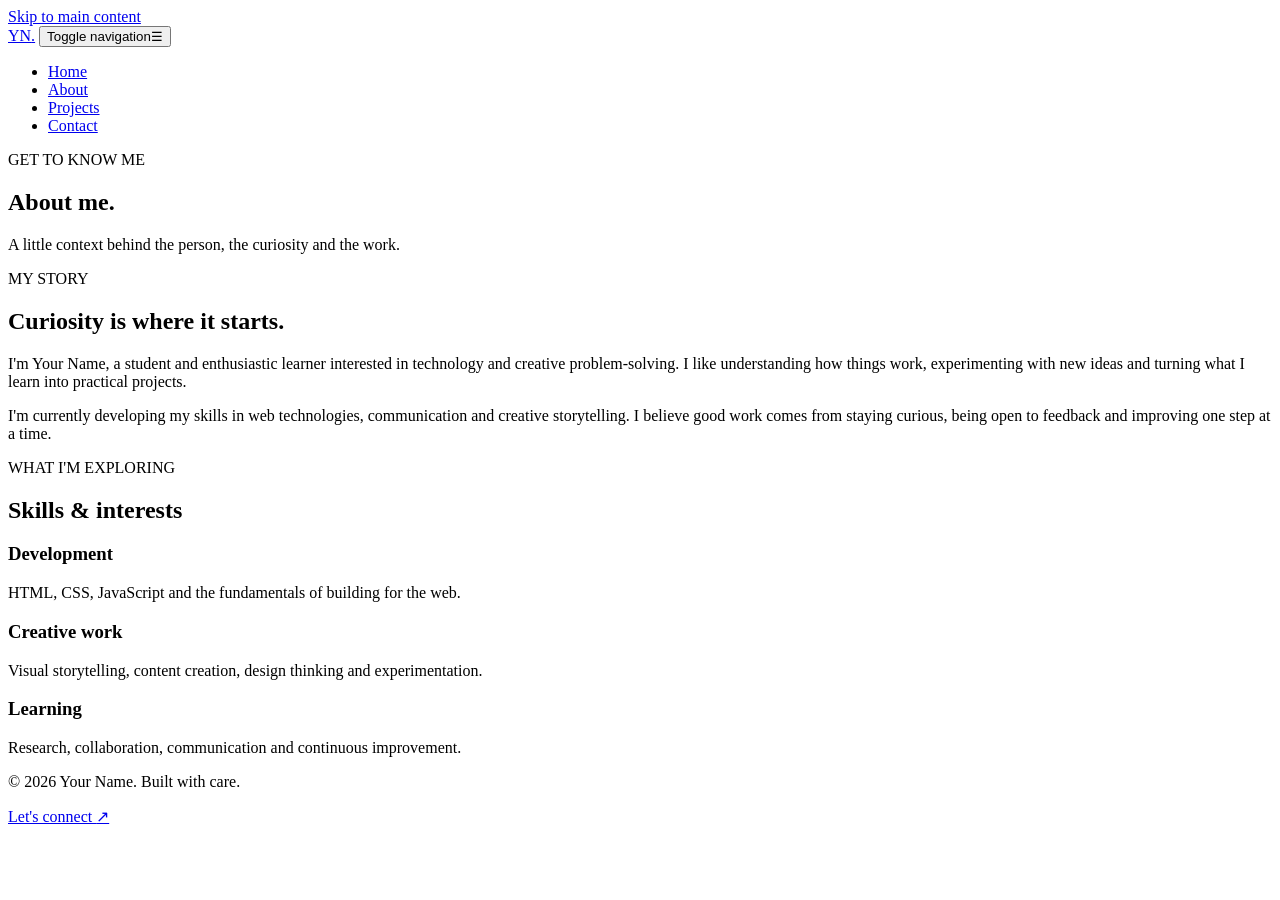
==== about.html @ 0c7b0f53 "Add files via upload" ====
<!doctype html>
<html lang="en">
<head>
  <meta charset="utf-8"><meta name="viewport" content="width=device-width, initial-scale=1">
  <meta name="description" content="Learn more about Your Name, interests, skills and approach to learning and creating.">
  <meta name="theme-color" content="#101827"><title>About | Your Name</title>
  <link rel="stylesheet" href="css/style.css"><script src="js/main.js" defer></script>
</head>
<body>
  <a class="skip-link" href="#main-content">Skip to main content</a>
  <header class="site-header"><div class="container header-inner">
    <a class="brand" href="index.html" aria-label="Your Name home">YN<span>.</span></a>
    <button class="menu-toggle" type="button" aria-expanded="false" aria-controls="primary-navigation"><span class="sr-only">Toggle navigation</span><span aria-hidden="true">☰</span></button>
    <nav id="primary-navigation" class="primary-nav" aria-label="Primary navigation"><ul>
      <li><a href="index.html">Home</a></li><li><a href="about.html" aria-current="page">About</a></li><li><a href="projects.html">Projects</a></li><li><a href="contact.html">Contact</a></li>
    </ul></nav>
  </div></header>
  <main id="main-content">
    <section class="page-hero container"><p class="eyebrow">GET TO KNOW ME</p><h1>About <span class="accent">me.</span></h1><p class="hero-lead">A little context behind the person, the curiosity and the work.</p></section>
    <section class="section container content-layout">
      <div><p class="eyebrow">MY STORY</p><h2>Curiosity is where it starts.</h2></div>
      <div class="prose"><p>I'm Your Name, a student and enthusiastic learner interested in technology and creative problem-solving. I like understanding how things work, experimenting with new ideas and turning what I learn into practical projects.</p><p>I'm currently developing my skills in web technologies, communication and creative storytelling. I believe good work comes from staying curious, being open to feedback and improving one step at a time.</p></div>
    </section>
    <section class="section section-muted"><div class="container">
      <p class="eyebrow">WHAT I'M EXPLORING</p><h2>Skills & interests</h2>
      <div class="skill-grid">
        <article class="skill-card"><h3>Development</h3><p>HTML, CSS, JavaScript and the fundamentals of building for the web.</p></article>
        <article class="skill-card"><h3>Creative work</h3><p>Visual storytelling, content creation, design thinking and experimentation.</p></article>
        <article class="skill-card"><h3>Learning</h3><p>Research, collaboration, communication and continuous improvement.</p></article>
      </div>
    </div></section>
  </main>
  <footer class="site-footer"><div class="container footer-inner"><p>© <span class="year">2026</span> Your Name. Built with care.</p><a href="contact.html">Let's connect <span aria-hidden="true">↗</span></a></div></footer>
</body></html>
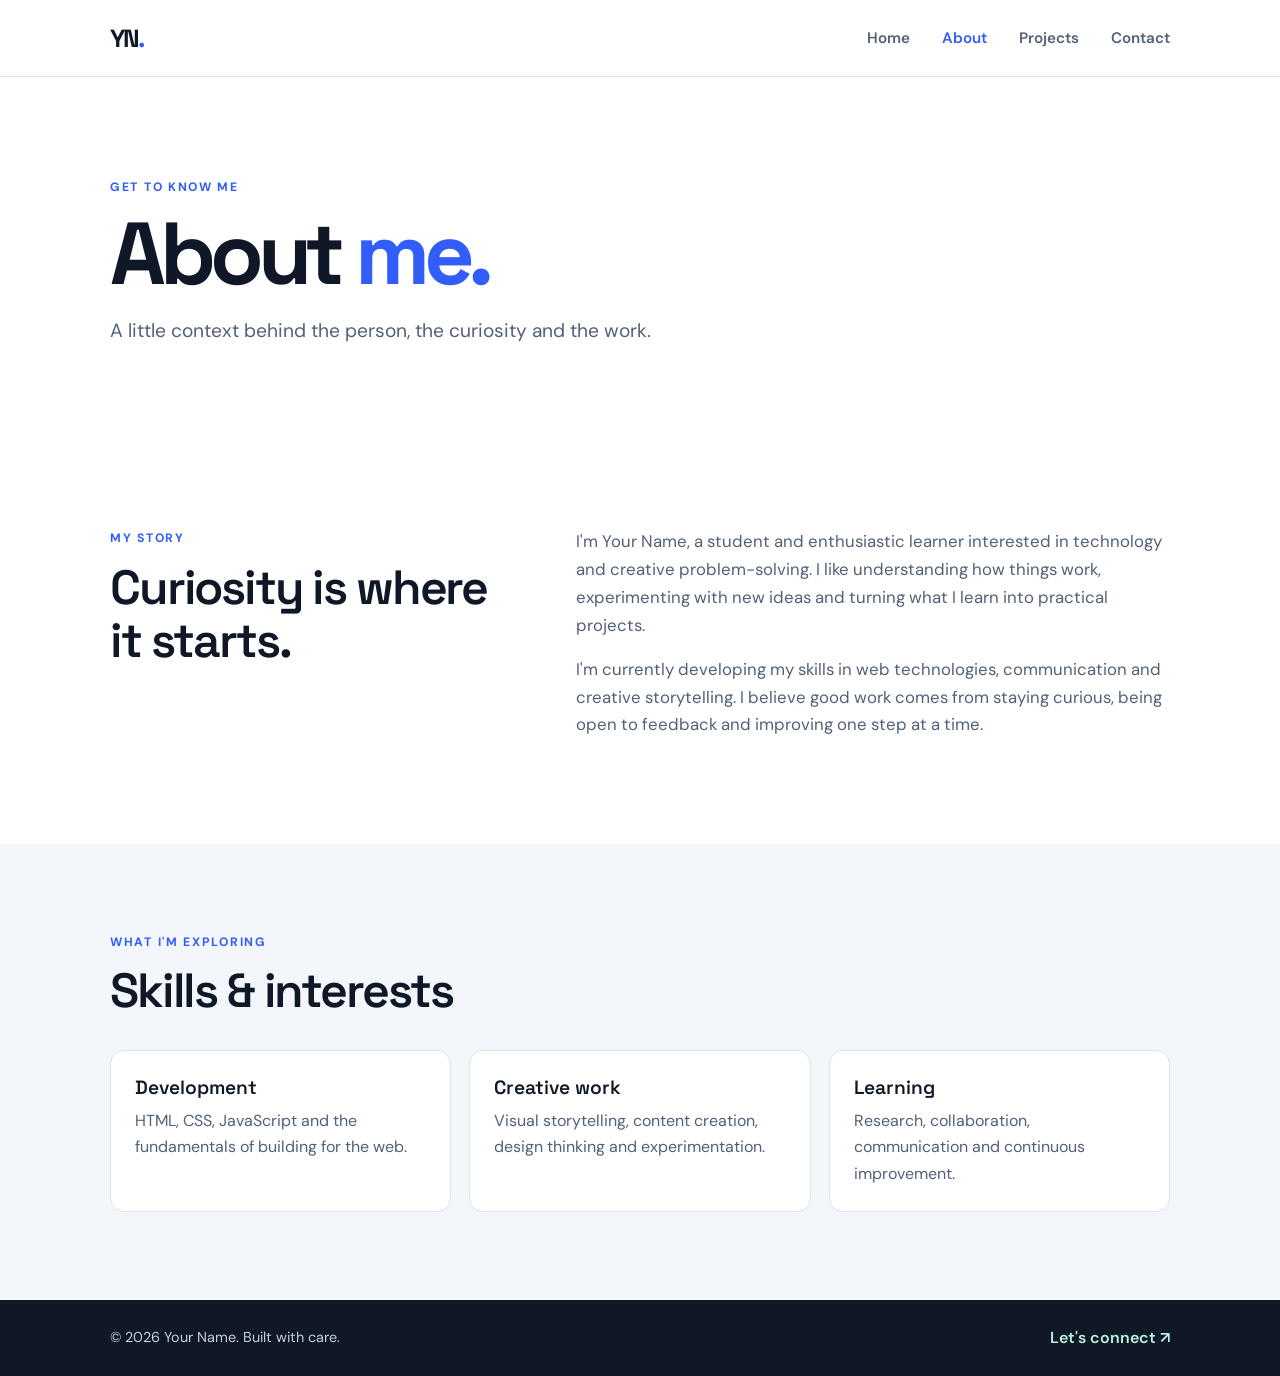
==== commit 03987d5c: "Fix GitHub Pages asset paths" ====
--- a/about.html
+++ b/about.html
@@ -4,7 +4,7 @@
   <meta charset="utf-8"><meta name="viewport" content="width=device-width, initial-scale=1">
   <meta name="description" content="Learn more about Your Name, interests, skills and approach to learning and creating.">
   <meta name="theme-color" content="#101827"><title>About | Your Name</title>
-  <link rel="stylesheet" href="css/style.css"><script src="js/main.js" defer></script>
+  <link rel="stylesheet" href="style.css"><script src="main.js" defer></script>
 </head>
 <body>
   <a class="skip-link" href="#main-content">Skip to main content</a>
--- a/style.css
+++ b/style.css
@@ -0,0 +1,10 @@
+@import url('https://fonts.googleapis.com/css2?family=DM+Sans:wght@400;500;600;700&family=Space+Grotesk:wght@500;600;700&display=swap');
+:root{--ink:#101827;--muted:#526078;--paper:#fff;--soft:#f3f6fb;--line:#dce3ed;--accent:#315efb;--accent-dark:#2146cb;--mint:#b9f2dc;--radius:18px}
+*{box-sizing:border-box}html{scroll-behavior:smooth}body{margin:0;background:var(--paper);color:var(--ink);font-family:'DM Sans',Arial,sans-serif;line-height:1.65}a{color:inherit}a:focus-visible,button:focus-visible,input:focus-visible,textarea:focus-visible{outline:3px solid #f2a900;outline-offset:3px}.container{width:min(1060px,calc(100% - 40px));margin-inline:auto}.narrow{max-width:760px}.sr-only{position:absolute;width:1px;height:1px;padding:0;margin:-1px;overflow:hidden;clip:rect(0,0,0,0);white-space:nowrap;border:0}.skip-link{position:absolute;top:-60px;left:16px;background:var(--ink);color:#fff;padding:10px 16px;border-radius:8px;z-index:20}.skip-link:focus{top:12px}
+.site-header{position:sticky;top:0;z-index:10;background:rgba(255,255,255,.96);border-bottom:1px solid var(--line);backdrop-filter:blur(12px)}.header-inner{min-height:76px;display:flex;align-items:center;justify-content:space-between}.brand{font:700 1.55rem 'Space Grotesk',sans-serif;text-decoration:none;letter-spacing:-2px}.brand span,.accent{color:var(--accent)}.primary-nav ul{display:flex;gap:32px;list-style:none;margin:0;padding:0}.primary-nav a{text-decoration:none;color:var(--muted);font-weight:600;font-size:.95rem}.primary-nav a:hover,.primary-nav a[aria-current=page]{color:var(--accent)}.menu-toggle{display:none;background:none;border:1px solid var(--line);border-radius:9px;padding:7px 11px;font-size:1.2rem;color:var(--ink)}
+.hero{min-height:590px;display:grid;grid-template-columns:1.05fr .95fr;align-items:center;gap:50px;padding-block:80px}.eyebrow,.tag{font-size:.76rem;font-weight:700;letter-spacing:.14em;color:var(--accent);margin:0 0 12px}.hero h1,.page-hero h1{font:700 clamp(3.4rem,8vw,6.6rem)/1.02 'Space Grotesk',sans-serif;letter-spacing:-.07em;margin:0 0 22px}.hero-lead{font-size:1.2rem;max-width:570px;color:var(--muted);margin:0 0 30px}.button-row{display:flex;gap:12px;flex-wrap:wrap}.button{display:inline-flex;align-items:center;justify-content:center;gap:8px;background:var(--accent);color:#fff;text-decoration:none;border:2px solid var(--accent);border-radius:10px;padding:12px 19px;font:700 .95rem 'DM Sans',sans-serif;cursor:pointer}.button:hover{background:var(--accent-dark);border-color:var(--accent-dark)}.button-outline{background:transparent;color:var(--ink);border-color:var(--line)}.button-outline:hover{background:var(--soft);border-color:var(--ink);color:var(--ink)}
+.hero-art{height:390px;position:relative;display:grid;place-items:center}.art-circle{width:310px;height:310px;border-radius:50%;background:var(--mint);position:absolute;right:10%;top:8%}.art-card{position:relative;background:var(--ink);color:white;border-radius:22px;padding:34px;width:min(310px,90%);min-height:250px;display:flex;flex-direction:column;justify-content:space-between;transform:rotate(-5deg);box-shadow:0 24px 60px #10182730}.art-card span,.art-card small{font-size:.7rem;letter-spacing:.16em;color:var(--mint);font-weight:700}.art-card strong{font:600 2.2rem/1.12 'Space Grotesk',sans-serif}
+.section{padding-block:88px}.section-muted{background:var(--soft)}h2{font:600 clamp(2rem,4vw,3rem)/1.12 'Space Grotesk',sans-serif;letter-spacing:-.045em;margin:0 0 18px}.narrow>p:not(.eyebrow){color:var(--muted);font-size:1.1rem}.text-link{display:inline-block;color:var(--accent);font-weight:700;text-decoration:none;margin-top:14px}.text-link:hover{text-decoration:underline}.section-heading{display:flex;align-items:end;justify-content:space-between;gap:24px;margin-bottom:30px}.section-heading .text-link{margin-bottom:22px}.project-grid{display:grid;grid-template-columns:repeat(3,1fr);gap:22px}.project-card{border:1px solid var(--line);border-radius:var(--radius);overflow:hidden;background:white}.project-visual{height:190px;display:flex;align-items:center;justify-content:center;font:700 4rem 'Space Grotesk',sans-serif;color:#10182735}.visual-one{background:linear-gradient(135deg,#c7d6ff,#e6ebff)}.visual-two{background:linear-gradient(135deg,#b9f2dc,#e5fff4)}.visual-three{background:linear-gradient(135deg,#ffe1b8,#fff2df)}.project-body{padding:22px}.project-body h3,.project-body h2{font:600 1.35rem 'Space Grotesk',sans-serif;margin:0 0 8px;letter-spacing:-.02em}.project-body p:not(.tag){color:var(--muted);margin:0}.tag{font-size:.68rem;margin-bottom:8px}.page-hero{padding-block:100px 64px}.page-hero h1{font-size:clamp(3.2rem,7vw,5.5rem);margin-bottom:16px}.page-hero .hero-lead{max-width:680px}
+.content-layout{display:grid;grid-template-columns:.8fr 1.2fr;gap:70px}.prose{color:var(--muted);font-size:1.05rem}.prose p:first-child{margin-top:0}.skill-grid{display:grid;grid-template-columns:repeat(3,1fr);gap:18px;margin-top:32px}.skill-card{padding:24px;background:#fff;border:1px solid var(--line);border-radius:14px}.skill-card h3{font:600 1.2rem 'Space Grotesk',sans-serif;margin:0 0 8px}.skill-card p{margin:0;color:var(--muted)}.project-grid-large{grid-template-columns:repeat(2,1fr)}.project-grid-large .project-visual{height:230px}.project-note{font-size:.9rem;margin-top:12px!important}.contact-layout{display:grid;grid-template-columns:.85fr 1.15fr;gap:70px}.contact-form{padding:30px;border:1px solid var(--line);border-radius:var(--radius);box-shadow:0 12px 35px #1018270a}.form-field{margin-bottom:18px}.form-field label{display:block;font-weight:700;margin-bottom:7px}.form-field input,.form-field textarea{display:block;width:100%;font:inherit;color:var(--ink);background:#fff;border:1px solid #aeb9c9;border-radius:8px;padding:12px}.form-field textarea{resize:vertical}.form-field input:focus,.form-field textarea:focus{border-color:var(--accent)}.form-hint,.form-status{font-size:.88rem;color:var(--muted)}.form-status:empty{display:none}.site-footer{background:var(--ink);color:#fff;padding-block:25px}.footer-inner{display:flex;align-items:center;justify-content:space-between;gap:20px}.footer-inner p{margin:0;color:#c5cede;font-size:.9rem}.footer-inner a{color:var(--mint);font-weight:600;text-decoration:none}.footer-inner a:hover{text-decoration:underline}
+@media(max-width:760px){.menu-toggle{display:block}.primary-nav{display:none;position:absolute;top:75px;left:0;right:0;background:#fff;border-bottom:1px solid var(--line);padding:12px 20px 20px}.primary-nav.is-open{display:block}.primary-nav ul{flex-direction:column;gap:0}.primary-nav a{display:block;padding:11px 0}.hero{grid-template-columns:1fr;gap:15px;padding-block:65px}.hero-art{height:300px}.art-circle{width:250px;height:250px}.section{padding-block:65px}.project-grid,.skill-grid,.project-grid-large{grid-template-columns:1fr}.section-heading{align-items:start;flex-direction:column;gap:0}.section-heading .text-link{margin-top:0}.page-hero{padding-block:70px 35px}.content-layout,.contact-layout{grid-template-columns:1fr;gap:25px}.footer-inner{align-items:flex-start;flex-direction:column}.project-grid-large .project-visual{height:190px}}
+@media(prefers-reduced-motion:reduce){html{scroll-behavior:auto}*,*::before,*::after{animation-duration:.01ms!important;animation-iteration-count:1!important;transition-duration:.01ms!important}}
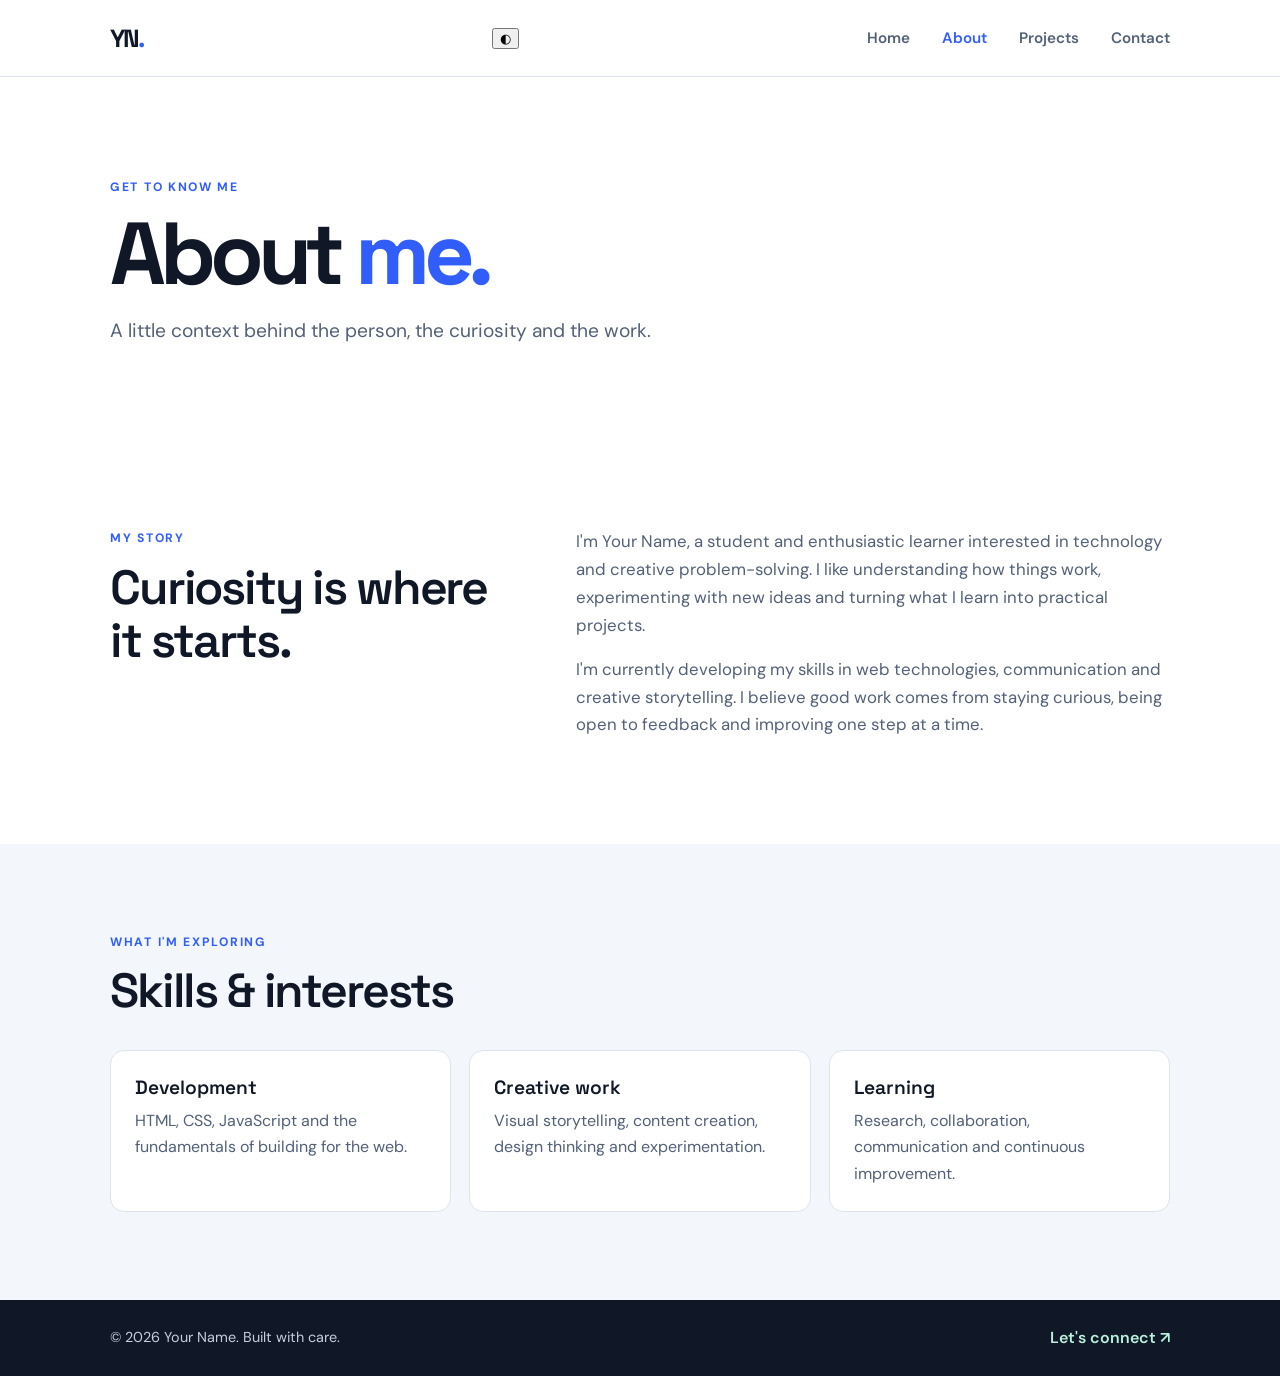
==== commit c3360b6e: "Add accessible theme switcher to portfolio pages" ====
--- a/about.html
+++ b/about.html
@@ -10,7 +10,7 @@
   <a class="skip-link" href="#main-content">Skip to main content</a>
   <header class="site-header"><div class="container header-inner">
     <a class="brand" href="index.html" aria-label="Your Name home">YN<span>.</span></a>
-    <button class="menu-toggle" type="button" aria-expanded="false" aria-controls="primary-navigation"><span class="sr-only">Toggle navigation</span><span aria-hidden="true">☰</span></button>
+    <div class="header-actions"><button class="theme-toggle" type="button" aria-label="Switch to dark theme" aria-pressed="false"><span aria-hidden="true">◐</span><span class="sr-only">Toggle color theme</span></button><button class="menu-toggle" type="button" aria-expanded="false" aria-controls="primary-navigation"><span class="sr-only">Toggle navigation</span><span aria-hidden="true">☰</span></button></div>
     <nav id="primary-navigation" class="primary-nav" aria-label="Primary navigation"><ul>
       <li><a href="index.html">Home</a></li><li><a href="about.html" aria-current="page">About</a></li><li><a href="projects.html">Projects</a></li><li><a href="contact.html">Contact</a></li>
     </ul></nav>
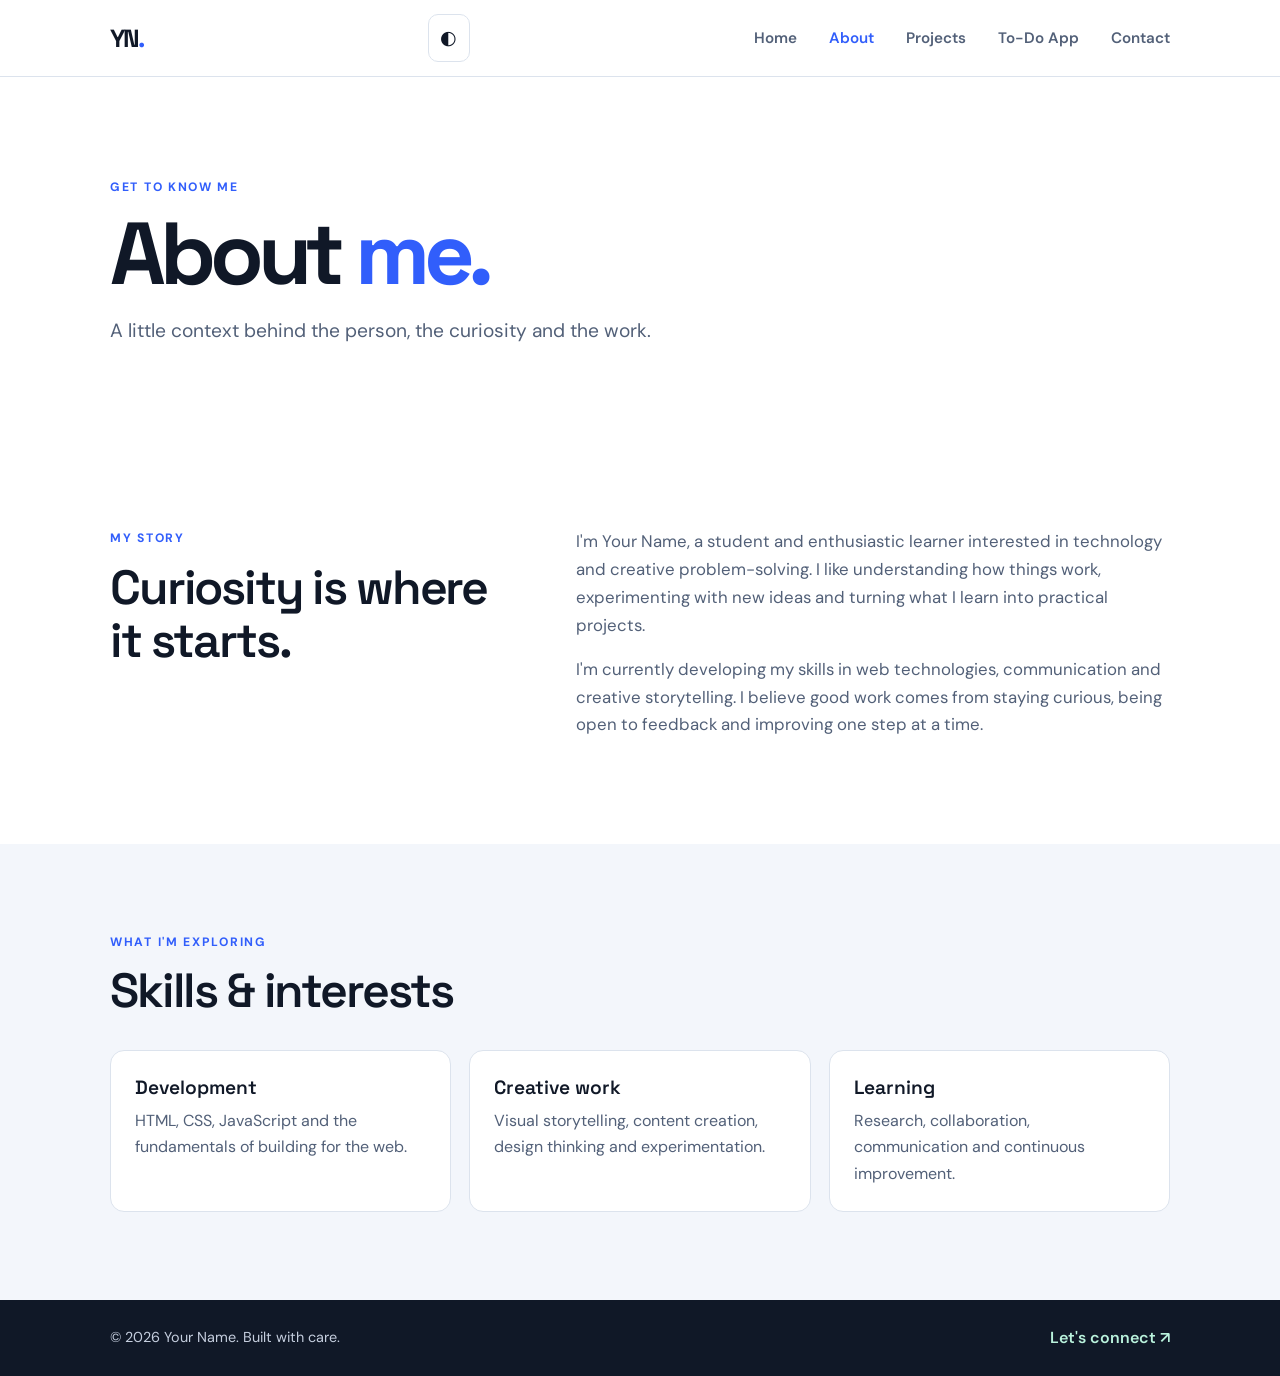
==== commit 36edb1f5: "Add to-do app to portfolio navigation" ====
--- a/about.html
+++ b/about.html
@@ -12,7 +12,7 @@
     <a class="brand" href="index.html" aria-label="Your Name home">YN<span>.</span></a>
     <div class="header-actions"><button class="theme-toggle" type="button" aria-label="Switch to dark theme" aria-pressed="false"><span aria-hidden="true">◐</span><span class="sr-only">Toggle color theme</span></button><button class="menu-toggle" type="button" aria-expanded="false" aria-controls="primary-navigation"><span class="sr-only">Toggle navigation</span><span aria-hidden="true">☰</span></button></div>
     <nav id="primary-navigation" class="primary-nav" aria-label="Primary navigation"><ul>
-      <li><a href="index.html">Home</a></li><li><a href="about.html" aria-current="page">About</a></li><li><a href="projects.html">Projects</a></li><li><a href="contact.html">Contact</a></li>
+      <li><a href="index.html">Home</a></li><li><a href="about.html" aria-current="page">About</a></li><li><a href="projects.html">Projects</a></li><li><a href="todo.html">To-Do App</a></li><li><a href="contact.html">Contact</a></li>
     </ul></nav>
   </div></header>
   <main id="main-content">
--- a/style.css
+++ b/style.css
@@ -1,10 +1,282 @@
 @import url('https://fonts.googleapis.com/css2?family=DM+Sans:wght@400;500;600;700&family=Space+Grotesk:wght@500;600;700&display=swap');
-:root{--ink:#101827;--muted:#526078;--paper:#fff;--soft:#f3f6fb;--line:#dce3ed;--accent:#315efb;--accent-dark:#2146cb;--mint:#b9f2dc;--radius:18px}
-*{box-sizing:border-box}html{scroll-behavior:smooth}body{margin:0;background:var(--paper);color:var(--ink);font-family:'DM Sans',Arial,sans-serif;line-height:1.65}a{color:inherit}a:focus-visible,button:focus-visible,input:focus-visible,textarea:focus-visible{outline:3px solid #f2a900;outline-offset:3px}.container{width:min(1060px,calc(100% - 40px));margin-inline:auto}.narrow{max-width:760px}.sr-only{position:absolute;width:1px;height:1px;padding:0;margin:-1px;overflow:hidden;clip:rect(0,0,0,0);white-space:nowrap;border:0}.skip-link{position:absolute;top:-60px;left:16px;background:var(--ink);color:#fff;padding:10px 16px;border-radius:8px;z-index:20}.skip-link:focus{top:12px}
-.site-header{position:sticky;top:0;z-index:10;background:rgba(255,255,255,.96);border-bottom:1px solid var(--line);backdrop-filter:blur(12px)}.header-inner{min-height:76px;display:flex;align-items:center;justify-content:space-between}.brand{font:700 1.55rem 'Space Grotesk',sans-serif;text-decoration:none;letter-spacing:-2px}.brand span,.accent{color:var(--accent)}.primary-nav ul{display:flex;gap:32px;list-style:none;margin:0;padding:0}.primary-nav a{text-decoration:none;color:var(--muted);font-weight:600;font-size:.95rem}.primary-nav a:hover,.primary-nav a[aria-current=page]{color:var(--accent)}.menu-toggle{display:none;background:none;border:1px solid var(--line);border-radius:9px;padding:7px 11px;font-size:1.2rem;color:var(--ink)}
-.hero{min-height:590px;display:grid;grid-template-columns:1.05fr .95fr;align-items:center;gap:50px;padding-block:80px}.eyebrow,.tag{font-size:.76rem;font-weight:700;letter-spacing:.14em;color:var(--accent);margin:0 0 12px}.hero h1,.page-hero h1{font:700 clamp(3.4rem,8vw,6.6rem)/1.02 'Space Grotesk',sans-serif;letter-spacing:-.07em;margin:0 0 22px}.hero-lead{font-size:1.2rem;max-width:570px;color:var(--muted);margin:0 0 30px}.button-row{display:flex;gap:12px;flex-wrap:wrap}.button{display:inline-flex;align-items:center;justify-content:center;gap:8px;background:var(--accent);color:#fff;text-decoration:none;border:2px solid var(--accent);border-radius:10px;padding:12px 19px;font:700 .95rem 'DM Sans',sans-serif;cursor:pointer}.button:hover{background:var(--accent-dark);border-color:var(--accent-dark)}.button-outline{background:transparent;color:var(--ink);border-color:var(--line)}.button-outline:hover{background:var(--soft);border-color:var(--ink);color:var(--ink)}
-.hero-art{height:390px;position:relative;display:grid;place-items:center}.art-circle{width:310px;height:310px;border-radius:50%;background:var(--mint);position:absolute;right:10%;top:8%}.art-card{position:relative;background:var(--ink);color:white;border-radius:22px;padding:34px;width:min(310px,90%);min-height:250px;display:flex;flex-direction:column;justify-content:space-between;transform:rotate(-5deg);box-shadow:0 24px 60px #10182730}.art-card span,.art-card small{font-size:.7rem;letter-spacing:.16em;color:var(--mint);font-weight:700}.art-card strong{font:600 2.2rem/1.12 'Space Grotesk',sans-serif}
-.section{padding-block:88px}.section-muted{background:var(--soft)}h2{font:600 clamp(2rem,4vw,3rem)/1.12 'Space Grotesk',sans-serif;letter-spacing:-.045em;margin:0 0 18px}.narrow>p:not(.eyebrow){color:var(--muted);font-size:1.1rem}.text-link{display:inline-block;color:var(--accent);font-weight:700;text-decoration:none;margin-top:14px}.text-link:hover{text-decoration:underline}.section-heading{display:flex;align-items:end;justify-content:space-between;gap:24px;margin-bottom:30px}.section-heading .text-link{margin-bottom:22px}.project-grid{display:grid;grid-template-columns:repeat(3,1fr);gap:22px}.project-card{border:1px solid var(--line);border-radius:var(--radius);overflow:hidden;background:white}.project-visual{height:190px;display:flex;align-items:center;justify-content:center;font:700 4rem 'Space Grotesk',sans-serif;color:#10182735}.visual-one{background:linear-gradient(135deg,#c7d6ff,#e6ebff)}.visual-two{background:linear-gradient(135deg,#b9f2dc,#e5fff4)}.visual-three{background:linear-gradient(135deg,#ffe1b8,#fff2df)}.project-body{padding:22px}.project-body h3,.project-body h2{font:600 1.35rem 'Space Grotesk',sans-serif;margin:0 0 8px;letter-spacing:-.02em}.project-body p:not(.tag){color:var(--muted);margin:0}.tag{font-size:.68rem;margin-bottom:8px}.page-hero{padding-block:100px 64px}.page-hero h1{font-size:clamp(3.2rem,7vw,5.5rem);margin-bottom:16px}.page-hero .hero-lead{max-width:680px}
-.content-layout{display:grid;grid-template-columns:.8fr 1.2fr;gap:70px}.prose{color:var(--muted);font-size:1.05rem}.prose p:first-child{margin-top:0}.skill-grid{display:grid;grid-template-columns:repeat(3,1fr);gap:18px;margin-top:32px}.skill-card{padding:24px;background:#fff;border:1px solid var(--line);border-radius:14px}.skill-card h3{font:600 1.2rem 'Space Grotesk',sans-serif;margin:0 0 8px}.skill-card p{margin:0;color:var(--muted)}.project-grid-large{grid-template-columns:repeat(2,1fr)}.project-grid-large .project-visual{height:230px}.project-note{font-size:.9rem;margin-top:12px!important}.contact-layout{display:grid;grid-template-columns:.85fr 1.15fr;gap:70px}.contact-form{padding:30px;border:1px solid var(--line);border-radius:var(--radius);box-shadow:0 12px 35px #1018270a}.form-field{margin-bottom:18px}.form-field label{display:block;font-weight:700;margin-bottom:7px}.form-field input,.form-field textarea{display:block;width:100%;font:inherit;color:var(--ink);background:#fff;border:1px solid #aeb9c9;border-radius:8px;padding:12px}.form-field textarea{resize:vertical}.form-field input:focus,.form-field textarea:focus{border-color:var(--accent)}.form-hint,.form-status{font-size:.88rem;color:var(--muted)}.form-status:empty{display:none}.site-footer{background:var(--ink);color:#fff;padding-block:25px}.footer-inner{display:flex;align-items:center;justify-content:space-between;gap:20px}.footer-inner p{margin:0;color:#c5cede;font-size:.9rem}.footer-inner a{color:var(--mint);font-weight:600;text-decoration:none}.footer-inner a:hover{text-decoration:underline}
-@media(max-width:760px){.menu-toggle{display:block}.primary-nav{display:none;position:absolute;top:75px;left:0;right:0;background:#fff;border-bottom:1px solid var(--line);padding:12px 20px 20px}.primary-nav.is-open{display:block}.primary-nav ul{flex-direction:column;gap:0}.primary-nav a{display:block;padding:11px 0}.hero{grid-template-columns:1fr;gap:15px;padding-block:65px}.hero-art{height:300px}.art-circle{width:250px;height:250px}.section{padding-block:65px}.project-grid,.skill-grid,.project-grid-large{grid-template-columns:1fr}.section-heading{align-items:start;flex-direction:column;gap:0}.section-heading .text-link{margin-top:0}.page-hero{padding-block:70px 35px}.content-layout,.contact-layout{grid-template-columns:1fr;gap:25px}.footer-inner{align-items:flex-start;flex-direction:column}.project-grid-large .project-visual{height:190px}}
-@media(prefers-reduced-motion:reduce){html{scroll-behavior:auto}*,*::before,*::after{animation-duration:.01ms!important;animation-iteration-count:1!important;transition-duration:.01ms!important}}
+
+:root {
+  color-scheme: light;
+  --ink: #101827;
+  --muted: #526078;
+  --paper: #ffffff;
+  --soft: #f3f6fb;
+  --line: #dce3ed;
+  --accent: #315efb;
+  --accent-dark: #2146cb;
+  --mint: #b9f2dc;
+  --card: #ffffff;
+  --shadow: 0 18px 45px rgba(16, 24, 39, .08);
+  --radius: 18px;
+}
+:root[data-theme="dark"] {
+  color-scheme: dark;
+  --ink: #f2f5fb;
+  --muted: #b3bfd1;
+  --paper: #101827;
+  --soft: #172338;
+  --line: #34435b;
+  --accent: #91a9ff;
+  --accent-dark: #b1c1ff;
+  --mint: #9ce8ca;
+  --card: #1b2940;
+  --shadow: 0 18px 45px rgba(0, 0, 0, .22);
+}
+* { box-sizing: border-box; }
+html { scroll-behavior: smooth; }
+body {
+  margin: 0;
+  background: var(--paper);
+  color: var(--ink);
+  font-family: 'DM Sans', Arial, sans-serif;
+  line-height: 1.65;
+  transition: background-color .2s ease, color .2s ease;
+}
+a { color: inherit; }
+img { max-width: 100%; display: block; }
+button, input, textarea { font: inherit; }
+a:focus-visible, button:focus-visible, input:focus-visible, textarea:focus-visible {
+  outline: 3px solid #f2a900;
+  outline-offset: 3px;
+}
+.container { width: min(1060px, calc(100% - 40px)); margin-inline: auto; }
+.narrow { max-width: 760px; }
+.sr-only {
+  position: absolute; width: 1px; height: 1px; padding: 0; margin: -1px;
+  overflow: hidden; clip: rect(0, 0, 0, 0); white-space: nowrap; border: 0;
+}
+.skip-link {
+  position: absolute; top: -60px; left: 16px; z-index: 30;
+  padding: 10px 16px; border-radius: 8px; background: var(--ink); color: var(--paper);
+}
+.skip-link:focus { top: 12px; }
+
+.site-header {
+  position: sticky; top: 0; z-index: 10;
+  background: color-mix(in srgb, var(--paper) 94%, transparent);
+  border-bottom: 1px solid var(--line);
+  backdrop-filter: blur(14px);
+}
+.header-inner {
+  min-height: 76px; display: flex; align-items: center;
+  justify-content: space-between; gap: 24px;
+}
+.brand {
+  font: 700 1.55rem 'Space Grotesk', sans-serif;
+  text-decoration: none; letter-spacing: -2px; white-space: nowrap;
+}
+.brand span, .accent { color: var(--accent); }
+.header-actions { display: flex; align-items: center; gap: 10px; }
+.theme-toggle, .menu-toggle {
+  display: inline-grid; place-items: center; min-width: 42px; min-height: 42px;
+  padding: 7px 11px; border: 1px solid var(--line); border-radius: 10px;
+  background: var(--card); color: var(--ink); cursor: pointer;
+}
+.theme-toggle { font-size: 1.2rem; }
+.menu-toggle { display: none; font-size: 1.2rem; }
+.primary-nav ul { display: flex; gap: 32px; list-style: none; margin: 0; padding: 0; }
+.primary-nav a {
+  color: var(--muted); font-weight: 600; font-size: .95rem; text-decoration: none;
+}
+.primary-nav a:hover, .primary-nav a[aria-current="page"] { color: var(--accent); }
+
+.hero {
+  min-height: 590px; display: grid; grid-template-columns: 1.05fr .95fr;
+  align-items: center; gap: 50px; padding-block: 80px;
+}
+.eyebrow, .tag {
+  margin: 0 0 12px; color: var(--accent); font-size: .76rem;
+  font-weight: 700; letter-spacing: .14em;
+}
+.hero h1, .page-hero h1 {
+  margin: 0 0 22px; font: 700 clamp(3.4rem, 8vw, 6.6rem)/1.02 'Space Grotesk', sans-serif;
+  letter-spacing: -.07em;
+}
+.hero-lead { max-width: 570px; margin: 0 0 30px; color: var(--muted); font-size: 1.2rem; }
+.button-row { display: flex; flex-wrap: wrap; gap: 12px; }
+.button {
+  display: inline-flex; align-items: center; justify-content: center; gap: 8px;
+  padding: 12px 19px; border: 2px solid var(--accent); border-radius: 10px;
+  background: var(--accent); color: #fff; font: 700 .95rem 'DM Sans', sans-serif;
+  text-decoration: none; cursor: pointer;
+}
+.button:hover { background: var(--accent-dark); border-color: var(--accent-dark); }
+.button-outline { background: transparent; color: var(--ink); border-color: var(--line); }
+.button-outline:hover { background: var(--soft); border-color: var(--ink); color: var(--ink); }
+
+.hero-art { position: relative; height: 390px; display: grid; place-items: center; }
+.art-circle {
+  position: absolute; top: 8%; right: 10%; width: 310px; height: 310px;
+  border-radius: 50%; background: var(--mint);
+}
+.art-card {
+  position: relative; display: flex; flex-direction: column; justify-content: space-between;
+  width: min(310px, 90%); min-height: 250px; padding: 34px;
+  border-radius: 22px; background: #101827; color: #fff;
+  box-shadow: var(--shadow); transform: rotate(-5deg);
+}
+.art-card span, .art-card small { color: var(--mint); font-size: .7rem; font-weight: 700; letter-spacing: .16em; }
+.art-card strong { font: 600 2.2rem/1.12 'Space Grotesk', sans-serif; }
+
+.section { padding-block: 88px; }
+.section-muted { background: var(--soft); }
+h2 { margin: 0 0 18px; font: 600 clamp(2rem, 4vw, 3rem)/1.12 'Space Grotesk', sans-serif; letter-spacing: -.045em; }
+.narrow > p:not(.eyebrow) { color: var(--muted); font-size: 1.1rem; }
+.text-link { display: inline-block; margin-top: 14px; color: var(--accent); font-weight: 700; text-decoration: none; }
+.text-link:hover { text-decoration: underline; }
+.section-heading { display: flex; align-items: end; justify-content: space-between; gap: 24px; margin-bottom: 30px; }
+.section-heading .text-link { margin-bottom: 22px; }
+.project-grid { display: grid; grid-template-columns: repeat(3, minmax(0, 1fr)); gap: 22px; }
+.project-card {
+  overflow: hidden; border: 1px solid var(--line); border-radius: var(--radius);
+  background: var(--card); box-shadow: 0 4px 18px rgba(16, 24, 39, .035);
+}
+.project-visual {
+  height: 190px; display: grid; place-items: center;
+  color: rgba(16, 24, 39, .35); font: 700 4rem 'Space Grotesk', sans-serif;
+}
+.visual-one { background: linear-gradient(135deg, #c7d6ff, #e6ebff); }
+.visual-two { background: linear-gradient(135deg, #b9f2dc, #e5fff4); }
+.visual-three { background: linear-gradient(135deg, #ffe1b8, #fff2df); }
+.project-body { padding: 22px; }
+.project-body h3, .project-body h2 {
+  margin: 0 0 8px; font: 600 1.35rem 'Space Grotesk', sans-serif; letter-spacing: -.02em;
+}
+.project-body p:not(.tag) { margin: 0; color: var(--muted); }
+.tag { margin-bottom: 8px; font-size: .68rem; }
+
+.page-hero { padding-block: 100px 64px; }
+.page-hero h1 { margin-bottom: 16px; font-size: clamp(3.2rem, 7vw, 5.5rem); }
+.page-hero .hero-lead { max-width: 680px; }
+.content-layout { display: grid; grid-template-columns: .8fr 1.2fr; gap: 70px; }
+.prose { color: var(--muted); font-size: 1.05rem; }
+.prose p:first-child { margin-top: 0; }
+.skill-grid { display: grid; grid-template-columns: repeat(3, minmax(0, 1fr)); gap: 18px; margin-top: 32px; }
+.skill-card { padding: 24px; border: 1px solid var(--line); border-radius: 14px; background: var(--card); }
+.skill-card h3 { margin: 0 0 8px; font: 600 1.2rem 'Space Grotesk', sans-serif; }
+.skill-card p { margin: 0; color: var(--muted); }
+.project-grid-large { grid-template-columns: repeat(2, minmax(0, 1fr)); }
+.project-grid-large .project-visual { height: 230px; }
+.project-note { margin-top: 12px !important; font-size: .9rem; }
+
+.contact-layout { display: grid; grid-template-columns: .85fr 1.15fr; gap: 70px; }
+.contact-form {
+  padding: 30px; border: 1px solid var(--line); border-radius: var(--radius);
+  background: var(--card); box-shadow: var(--shadow);
+}
+.form-field { margin-bottom: 18px; }
+.form-field label { display: block; margin-bottom: 7px; font-weight: 700; }
+.form-field input, .form-field textarea {
+  display: block; width: 100%; padding: 12px; border: 1px solid var(--line);
+  border-radius: 8px; background: var(--paper); color: var(--ink); font: inherit;
+}
+.form-field textarea { resize: vertical; }
+.form-field input:focus, .form-field textarea:focus { border-color: var(--accent); }
+.form-hint, .form-status { color: var(--muted); font-size: .88rem; }
+.form-status:empty { display: none; }
+.site-footer { padding-block: 25px; background: #101827; color: #fff; }
+.footer-inner { display: flex; align-items: center; justify-content: space-between; gap: 20px; }
+.footer-inner p { margin: 0; color: #c5cede; font-size: .9rem; }
+.footer-inner a { color: var(--mint); font-weight: 600; text-decoration: none; }
+.footer-inner a:hover { text-decoration: underline; }
+
+@media (max-width: 900px) {
+  .hero { gap: 24px; }
+  .art-circle { width: 270px; height: 270px; }
+  .content-layout, .contact-layout { gap: 36px; }
+}
+@media (max-width: 760px) {
+  .menu-toggle { display: inline-grid; }
+  .primary-nav {
+    display: none; position: absolute; top: 75px; left: 0; right: 0;
+    padding: 12px 20px 20px; border-bottom: 1px solid var(--line); background: var(--paper);
+  }
+  .primary-nav.is-open { display: block; }
+  .primary-nav ul { flex-direction: column; gap: 0; }
+  .primary-nav a { display: block; padding: 11px 0; }
+  .hero { grid-template-columns: 1fr; gap: 15px; padding-block: 65px; }
+  .hero-art { height: 300px; }
+  .art-circle { width: 250px; height: 250px; }
+  .section { padding-block: 65px; }
+  .project-grid, .skill-grid, .project-grid-large { grid-template-columns: 1fr; }
+  .section-heading { align-items: start; flex-direction: column; gap: 0; }
+  .section-heading .text-link { margin-top: 0; }
+  .page-hero { padding-block: 70px 35px; }
+  .content-layout, .contact-layout { grid-template-columns: 1fr; gap: 25px; }
+  .footer-inner { align-items: flex-start; flex-direction: column; }
+  .project-grid-large .project-visual { height: 190px; }
+}
+@media (max-width: 420px) {
+  .container { width: min(100% - 28px, 1060px); }
+  .hero h1 { font-size: clamp(3rem, 16vw, 4.2rem); }
+  .hero-lead { font-size: 1.05rem; }
+  .contact-form { padding: 20px; }
+  .button-row .button { width: 100%; }
+}
+@media (prefers-reduced-motion: reduce) {
+  html { scroll-behavior: auto; }
+  *, *::before, *::after { animation-duration: .01ms !important; animation-iteration-count: 1 !important; transition-duration: .01ms !important; }
+}
+
+/* To-do application */
+.todo-main { min-height: 70vh; padding-bottom: 80px; }
+.todo-heading { padding-block: 68px 28px; }
+.todo-heading h1 { font-size: clamp(3rem, 7vw, 5rem); }
+.todo-heading .hero-lead { margin-bottom: 0; }
+.todo-panel {
+  max-width: 820px; margin: 0 auto; padding: clamp(20px, 4vw, 38px);
+  border: 1px solid var(--line); border-radius: 22px; background: var(--card);
+  box-shadow: var(--shadow);
+}
+.todo-panel-heading { display: flex; align-items: center; justify-content: space-between; gap: 18px; margin-bottom: 24px; }
+.todo-panel-heading .eyebrow { margin-bottom: 5px; }
+.todo-panel-heading h2 { margin: 0; font-size: clamp(1.6rem, 4vw, 2.2rem); }
+.todo-count { margin: 0; color: var(--muted); font-size: .9rem; font-weight: 600; }
+.todo-form { display: flex; gap: 10px; }
+.todo-form input {
+  flex: 1; min-width: 0; padding: 13px 15px; border: 1px solid var(--line);
+  border-radius: 10px; background: var(--paper); color: var(--ink);
+}
+.todo-form input:focus, .edit-input:focus { outline: 3px solid #f2a900; outline-offset: 2px; }
+.todo-toolbar { display: flex; justify-content: space-between; align-items: center; gap: 12px; margin: 24px 0 12px; }
+.todo-filters { display: flex; flex-wrap: wrap; gap: 7px; }
+.filter-button, .clear-button {
+  border: 1px solid transparent; border-radius: 8px; padding: 8px 12px;
+  background: transparent; color: var(--muted); font-weight: 600; cursor: pointer;
+}
+.filter-button:hover, .clear-button:hover { background: var(--soft); color: var(--ink); }
+.filter-button.is-active { border-color: var(--line); background: var(--soft); color: var(--accent); }
+.clear-button { color: var(--accent); }
+.todo-list { display: grid; gap: 9px; margin: 0; padding: 0; list-style: none; }
+.todo-item {
+  display: flex; align-items: center; gap: 12px; min-width: 0; padding: 13px 14px;
+  border: 1px solid var(--line); border-radius: 11px; background: var(--paper);
+}
+.todo-check { width: 19px; height: 19px; flex: 0 0 auto; accent-color: var(--accent); cursor: pointer; }
+.todo-text { flex: 1; min-width: 0; overflow-wrap: anywhere; }
+.todo-item.is-completed .todo-text { color: var(--muted); text-decoration: line-through; }
+.todo-actions { display: flex; flex: 0 0 auto; gap: 6px; }
+.todo-action {
+  border: 1px solid var(--line); border-radius: 7px; padding: 6px 9px;
+  background: var(--card); color: var(--muted); font-size: .82rem; font-weight: 600; cursor: pointer;
+}
+.todo-action:hover { border-color: var(--accent); color: var(--accent); }
+.todo-edit-form { display: flex; flex: 1; min-width: 0; gap: 8px; }
+.edit-input { flex: 1; min-width: 0; padding: 7px 9px; border: 1px solid var(--line); border-radius: 7px; background: var(--paper); color: var(--ink); }
+.empty-state { padding: 24px 10px; color: var(--muted); text-align: center; }
+.empty-state[hidden] { display: none; }
+.todo-footnote { max-width: 820px; margin: 16px auto 0; color: var(--muted); font-size: .88rem; text-align: center; }
+@media (max-width: 600px) {
+  .todo-panel-heading { align-items: flex-start; flex-direction: column; gap: 5px; }
+  .todo-form { flex-direction: column; }
+  .todo-form .button { width: 100%; }
+  .todo-toolbar { align-items: flex-start; flex-direction: column; }
+  .todo-item { flex-wrap: wrap; }
+  .todo-actions { margin-left: auto; }
+  .todo-edit-form { flex-basis: 100%; }
+}
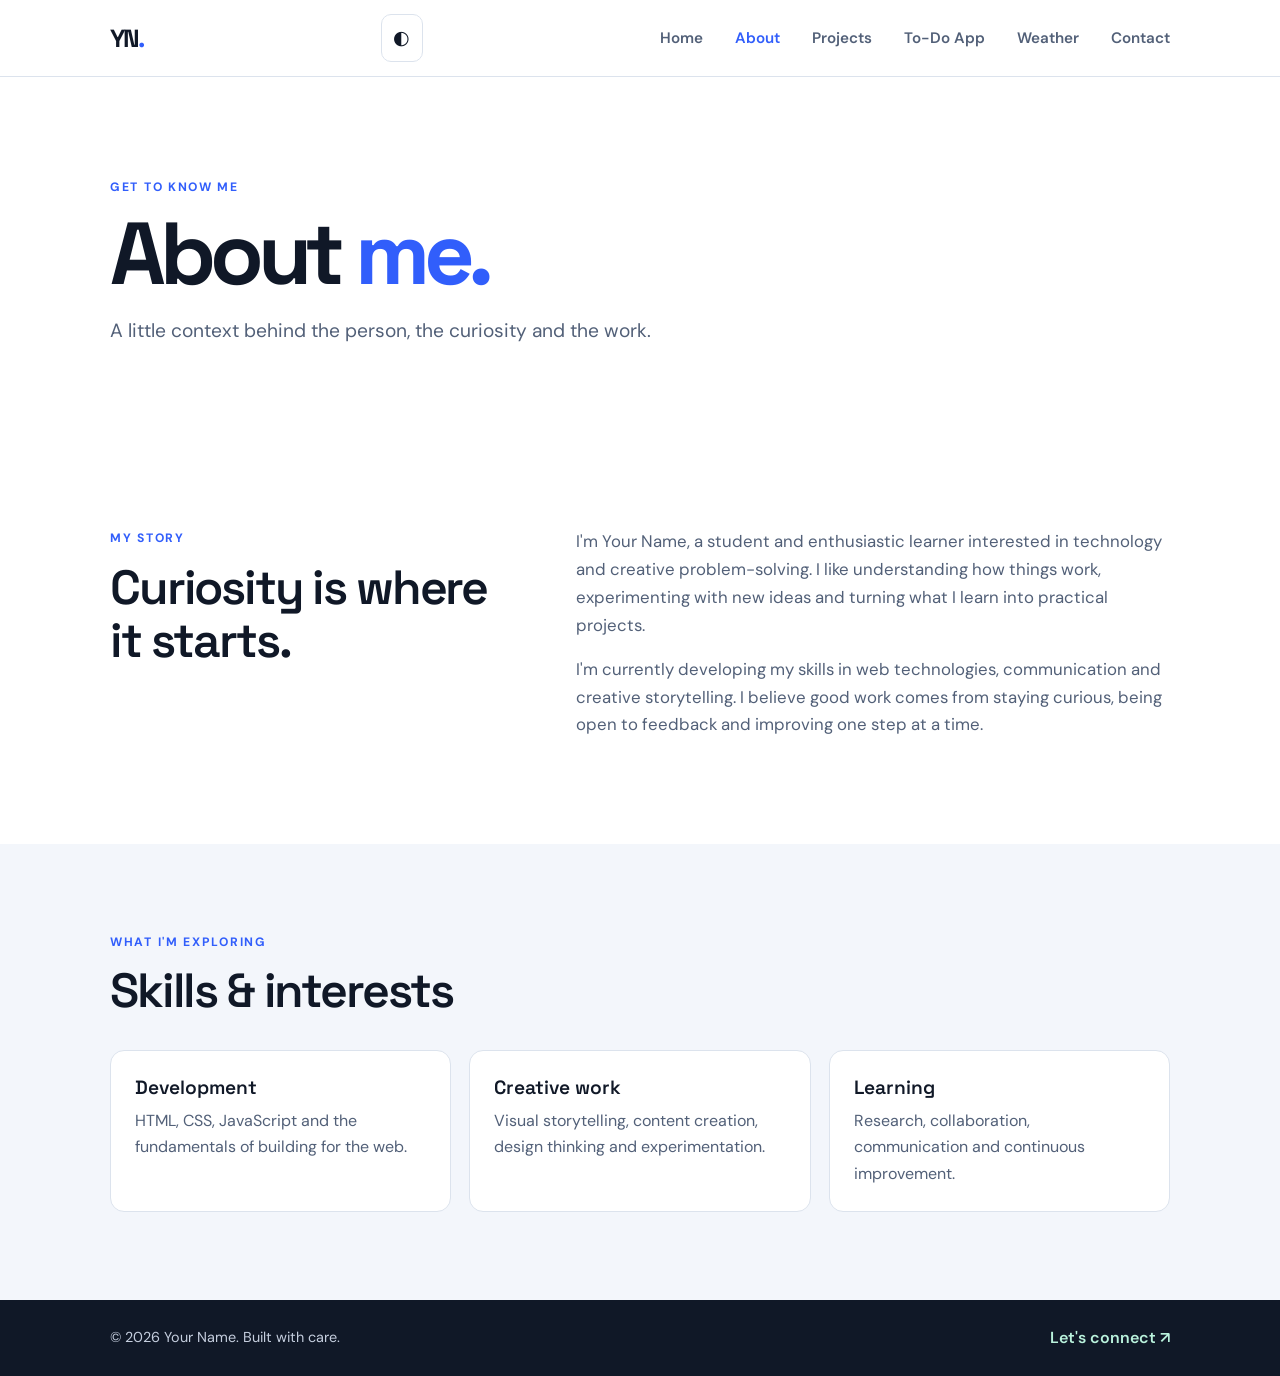
==== commit 458b69d0: "Add weather dashboard to site navigation" ====
--- a/about.html
+++ b/about.html
@@ -12,7 +12,7 @@
     <a class="brand" href="index.html" aria-label="Your Name home">YN<span>.</span></a>
     <div class="header-actions"><button class="theme-toggle" type="button" aria-label="Switch to dark theme" aria-pressed="false"><span aria-hidden="true">◐</span><span class="sr-only">Toggle color theme</span></button><button class="menu-toggle" type="button" aria-expanded="false" aria-controls="primary-navigation"><span class="sr-only">Toggle navigation</span><span aria-hidden="true">☰</span></button></div>
     <nav id="primary-navigation" class="primary-nav" aria-label="Primary navigation"><ul>
-      <li><a href="index.html">Home</a></li><li><a href="about.html" aria-current="page">About</a></li><li><a href="projects.html">Projects</a></li><li><a href="todo.html">To-Do App</a></li><li><a href="contact.html">Contact</a></li>
+      <li><a href="index.html">Home</a></li><li><a href="about.html" aria-current="page">About</a></li><li><a href="projects.html">Projects</a></li><li><a href="todo.html">To-Do App</a></li><li><a href="weather.html">Weather</a></li><li><a href="contact.html">Contact</a></li>
     </ul></nav>
   </div></header>
   <main id="main-content">
--- a/style.css
+++ b/style.css
@@ -280,3 +280,52 @@
   .todo-actions { margin-left: auto; }
   .todo-edit-form { flex-basis: 100%; }
 }
+
+
+/* Weather dashboard */
+.weather-main { min-height: 70vh; padding-bottom: 80px; }
+.weather-heading { padding-block: 68px 28px; }
+.weather-heading h1 { font-size: clamp(2.5rem, 6vw, 4.5rem); }
+.weather-heading .hero-lead { max-width: 680px; margin-bottom: 0; }
+.weather-panel {
+  max-width: 820px; margin: 0 auto; padding: clamp(20px, 4vw, 38px);
+  border: 1px solid var(--line); border-radius: 22px; background: var(--card);
+  box-shadow: var(--shadow);
+}
+.weather-panel > h2 { margin: 0 0 16px; font: 700 1.5rem 'Space Grotesk', sans-serif; }
+.weather-search { display: flex; gap: 10px; }
+.weather-search input {
+  flex: 1; min-width: 0; padding: 13px 15px; border: 1px solid var(--line);
+  border-radius: 10px; background: var(--paper); color: var(--ink);
+}
+.weather-search input:focus { outline: 3px solid #f2a900; outline-offset: 2px; }
+.weather-hint, .weather-updated { color: var(--muted); font-size: .88rem; }
+.weather-status { min-height: 1.6em; margin: 18px 0; color: var(--muted); }
+.weather-result { margin-top: 24px; padding-top: 25px; border-top: 1px solid var(--line); }
+.weather-result[hidden] { display: none; }
+.weather-result-top { display: flex; align-items: center; justify-content: space-between; gap: 16px; }
+.weather-result-top .eyebrow { margin: 0 0 4px; }
+.weather-result-top h2 { margin: 0; font: 700 clamp(1.8rem, 5vw, 2.6rem) 'Space Grotesk', sans-serif; }
+.weather-symbol { font-size: clamp(3rem, 10vw, 5.5rem); }
+.weather-description { margin: 8px 0 0; color: var(--muted); font-weight: 600; }
+.weather-temperature { display: flex; align-items: flex-start; margin-top: 12px; font: 700 clamp(4rem, 12vw, 6rem)/1 'Space Grotesk', sans-serif; letter-spacing: -5px; }
+.temperature-unit { padding: 7px 0 0 7px; font-size: 1.6rem; letter-spacing: 0; }
+.weather-feels { margin: 8px 0 25px; color: var(--muted); }
+.weather-metrics { display: grid; grid-template-columns: repeat(2, minmax(0, 1fr)); gap: 12px; }
+.weather-metric {
+  display: flex; align-items: center; gap: 12px; min-width: 0; padding: 15px;
+  border: 1px solid var(--line); border-radius: 12px; background: var(--paper);
+}
+.metric-icon { font-size: 1.5rem; }
+.weather-metric div { flex: 1; min-width: 0; }
+.weather-metric p { margin: 0; color: var(--muted); font-size: .85rem; }
+.weather-metric strong { font: 700 1.35rem 'Space Grotesk', sans-serif; }
+.weather-metric small { color: var(--muted); }
+.weather-attribution { margin: 22px 0 0; color: var(--muted); font-size: .82rem; }
+.weather-attribution a { color: var(--accent); }
+.weather-search button:disabled { opacity: .65; cursor: wait; }
+@media (max-width: 600px) {
+  .weather-search { flex-direction: column; }
+  .weather-search .button { width: 100%; }
+  .weather-metrics { grid-template-columns: 1fr; }
+}
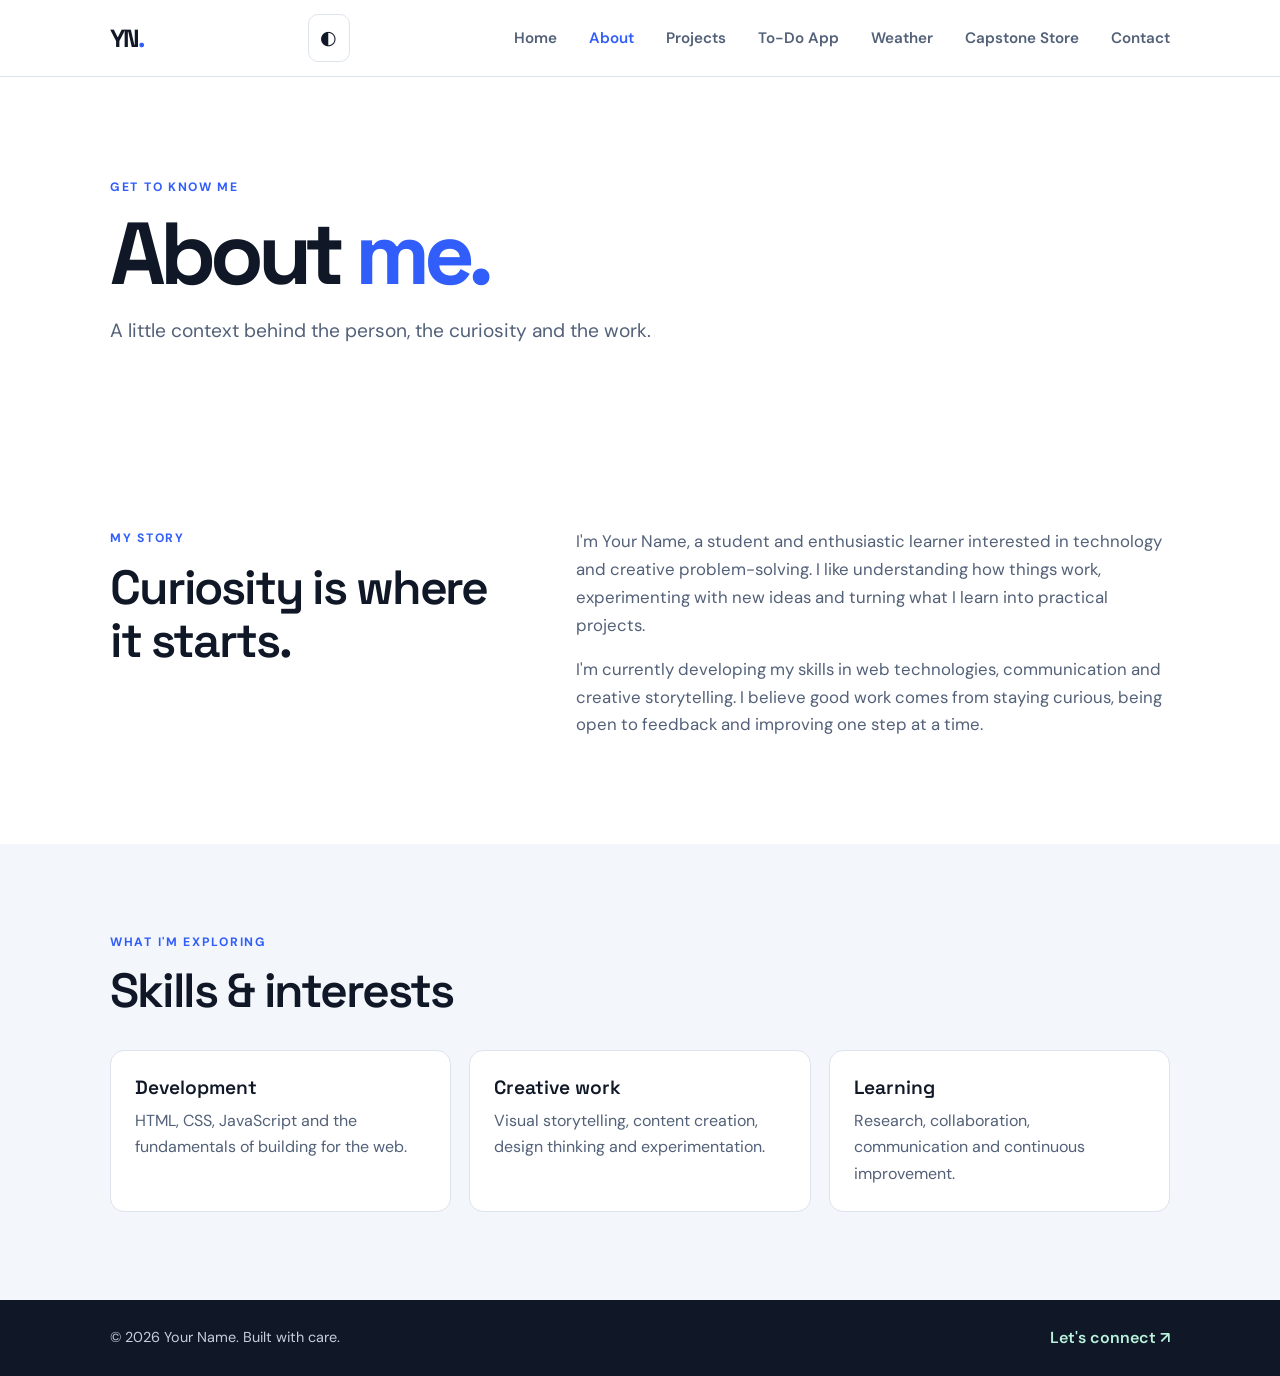
==== commit 485cf8e1: "Add capstone storefront to site navigation" ====
--- a/about.html
+++ b/about.html
@@ -12,7 +12,7 @@
     <a class="brand" href="index.html" aria-label="Your Name home">YN<span>.</span></a>
     <div class="header-actions"><button class="theme-toggle" type="button" aria-label="Switch to dark theme" aria-pressed="false"><span aria-hidden="true">◐</span><span class="sr-only">Toggle color theme</span></button><button class="menu-toggle" type="button" aria-expanded="false" aria-controls="primary-navigation"><span class="sr-only">Toggle navigation</span><span aria-hidden="true">☰</span></button></div>
     <nav id="primary-navigation" class="primary-nav" aria-label="Primary navigation"><ul>
-      <li><a href="index.html">Home</a></li><li><a href="about.html" aria-current="page">About</a></li><li><a href="projects.html">Projects</a></li><li><a href="todo.html">To-Do App</a></li><li><a href="weather.html">Weather</a></li><li><a href="contact.html">Contact</a></li>
+      <li><a href="index.html">Home</a></li><li><a href="about.html" aria-current="page">About</a></li><li><a href="projects.html">Projects</a></li><li><a href="todo.html">To-Do App</a></li><li><a href="weather.html">Weather</a></li><li><a href="shop.html">Capstone Store</a></li><li><a href="contact.html">Contact</a></li>
     </ul></nav>
   </div></header>
   <main id="main-content">
